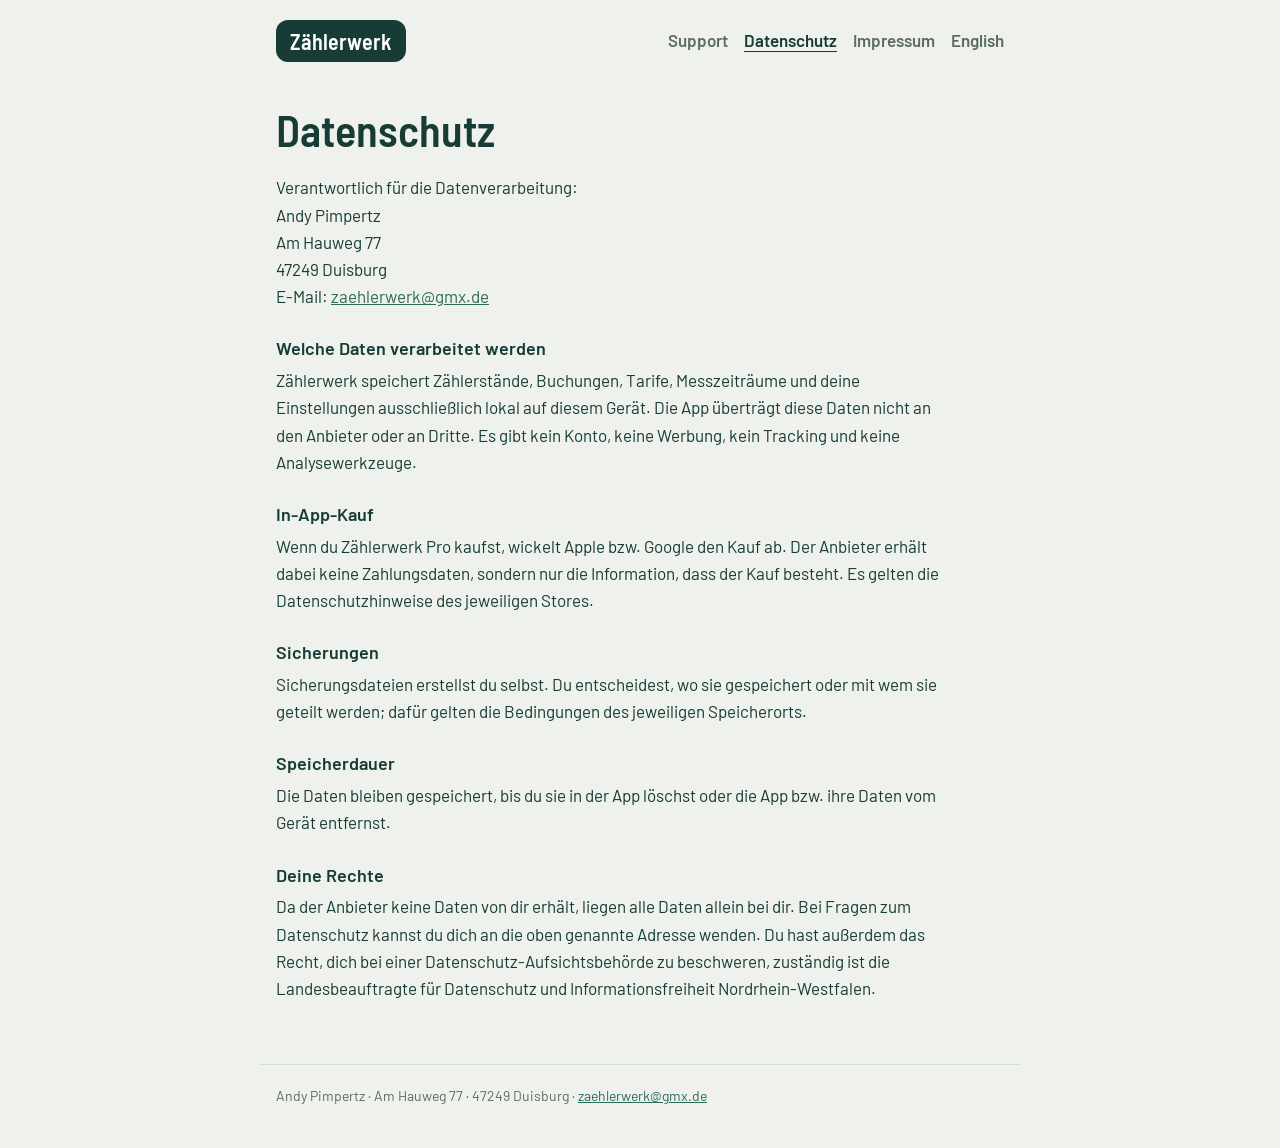
==== datenschutz.html @ c869cb19 "Website: Support, Datenschutz, Impressum" ====
<!doctype html>
<html lang="de">
<head>
<meta charset="utf-8">
<meta name="viewport" content="width=device-width, initial-scale=1">
<title>Datenschutz · Zählerwerk</title>
<meta name="description" content="Zählerwerk – Zählerstände ablesen, Verbrauch und Kosten pro Monat im Blick.">
<link rel="stylesheet" href="site.css">
</head>
<body>
<header class="top"><a class="brand" href="index.html"><span class="plate">Zählerwerk</span></a>
<nav><a href="index.html">Support</a><a href="datenschutz.html" aria-current="page">Datenschutz</a><a href="impressum.html">Impressum</a><a href="en/privacy.html" lang="en">English</a></nav></header>
<main>
<h1>Datenschutz</h1>
<p>Verantwortlich für die Datenverarbeitung:<br>Andy Pimpertz<br>Am Hauweg 77<br>47249 Duisburg<br>E-Mail: <a href="mailto:zaehlerwerk@gmx.de">zaehlerwerk@gmx.de</a></p>
<h3>Welche Daten verarbeitet werden</h3><p>Zählerwerk speichert Zählerstände, Buchungen, Tarife, Messzeiträume und deine Einstellungen ausschließlich lokal auf diesem Gerät. Die App überträgt diese Daten nicht an den Anbieter oder an Dritte. Es gibt kein Konto, keine Werbung, kein Tracking und keine Analysewerkzeuge.</p>
<h3>In-App-Kauf</h3><p>Wenn du Zählerwerk Pro kaufst, wickelt Apple bzw. Google den Kauf ab. Der Anbieter erhält dabei keine Zahlungsdaten, sondern nur die Information, dass der Kauf besteht. Es gelten die Datenschutzhinweise des jeweiligen Stores.</p>
<h3>Sicherungen</h3><p>Sicherungsdateien erstellst du selbst. Du entscheidest, wo sie gespeichert oder mit wem sie geteilt werden; dafür gelten die Bedingungen des jeweiligen Speicherorts.</p>
<h3>Speicherdauer</h3><p>Die Daten bleiben gespeichert, bis du sie in der App löschst oder die App bzw. ihre Daten vom Gerät entfernst.</p>
<h3>Deine Rechte</h3><p>Da der Anbieter keine Daten von dir erhält, liegen alle Daten allein bei dir. Bei Fragen zum Datenschutz kannst du dich an die oben genannte Adresse wenden. Du hast außerdem das Recht, dich bei einer Datenschutz-Aufsichtsbehörde zu beschweren, zuständig ist die Landesbeauftragte für Datenschutz und Informationsfreiheit Nordrhein-Westfalen.</p>
</main>
<footer>Andy Pimpertz · Am Hauweg 77 · 47249 Duisburg · <a href="mailto:zaehlerwerk@gmx.de">zaehlerwerk@gmx.de</a></footer>
</body>
</html>
---- site.css ----
@font-face{font-family:Barlow;font-weight:400;src:url(fonts/barlow-latin-400-normal.woff2) format('woff2')}
@font-face{font-family:Barlow;font-weight:600;src:url(fonts/barlow-latin-600-normal.woff2) format('woff2')}
@font-face{font-family:'Barlow Semi Condensed';font-weight:600;src:url(fonts/barlow-semi-condensed-latin-600-normal.woff2) format('woff2')}
:root{--ink:#173c36;--paper:#eef1ec;--muted:#5a6c65;--line:#d6ded5;--signal:#d9fa83}
*{box-sizing:border-box}body{margin:0;background:var(--paper);color:var(--ink);font:400 17px/1.6 Barlow,system-ui,sans-serif}
a{color:#2b6b58}.top{display:flex;flex-wrap:wrap;gap:12px 20px;align-items:center;justify-content:space-between;max-width:760px;margin:0 auto;padding:20px 16px}
.brand{text-decoration:none}.plate{display:inline-block;background:var(--ink);color:#fff;font:600 22px/1 'Barlow Semi Condensed',Barlow,sans-serif;padding:10px 14px;border-radius:12px}
nav{display:flex;flex-wrap:wrap;gap:4px 16px}nav a{text-decoration:none;font-weight:600;color:var(--muted)}nav a[aria-current]{color:var(--ink);text-decoration:underline;text-underline-offset:4px}
main{max-width:760px;margin:0 auto;padding:8px 16px 48px}h1{font:600 clamp(32px,7vw,44px)/1.1 'Barlow Semi Condensed',Barlow,sans-serif;margin:16px 0 20px}
h2{font-size:22px;margin:36px 0 8px}h3{font-size:18px;margin:24px 0 4px}p{margin:0 0 14px;max-width:68ch}.lead{font-size:20px;color:var(--muted)}
footer{max-width:760px;margin:0 auto;padding:20px 16px 40px;border-top:1px solid var(--line);font-size:14px;color:var(--muted)}
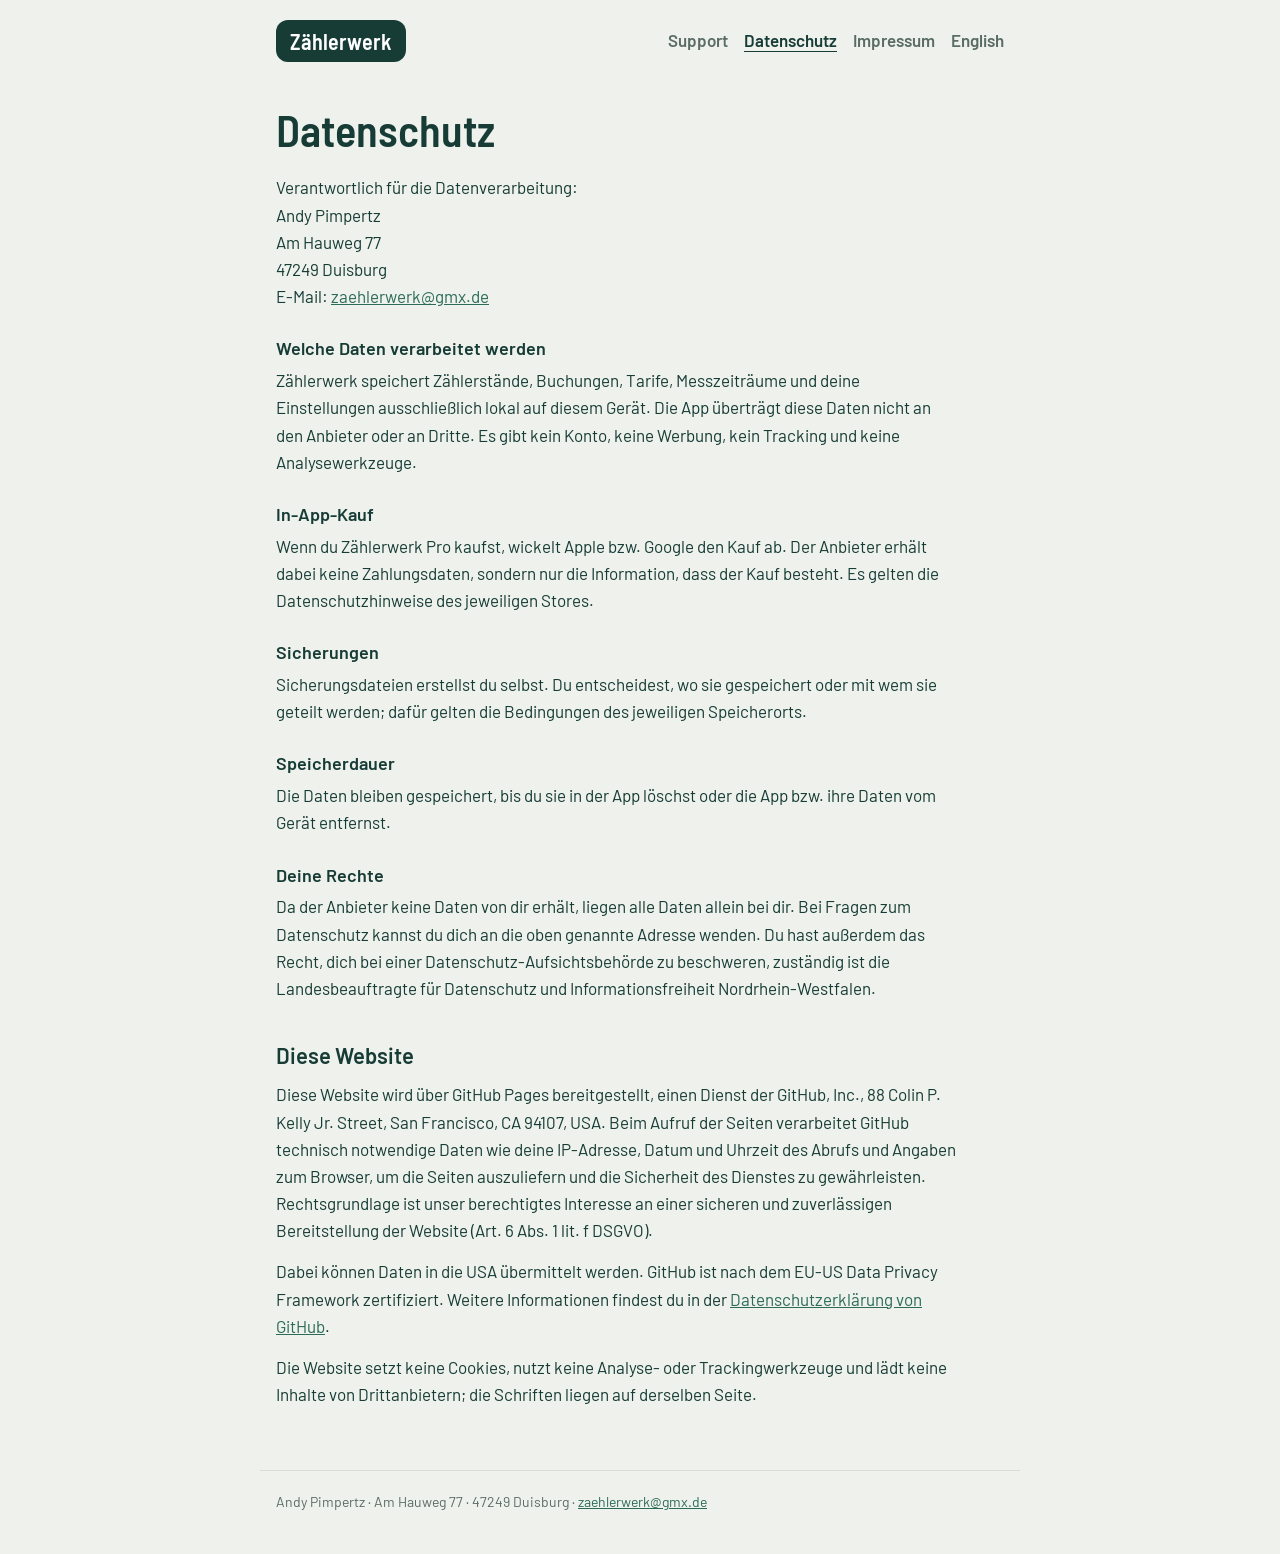
==== commit 2b28f43a: "Datenschutz: Abschnitt zur Website (GitHub Pages)" ====
--- a/datenschutz.html
+++ b/datenschutz.html
@@ -18,6 +18,11 @@
 <h3>Sicherungen</h3><p>Sicherungsdateien erstellst du selbst. Du entscheidest, wo sie gespeichert oder mit wem sie geteilt werden; dafür gelten die Bedingungen des jeweiligen Speicherorts.</p>
 <h3>Speicherdauer</h3><p>Die Daten bleiben gespeichert, bis du sie in der App löschst oder die App bzw. ihre Daten vom Gerät entfernst.</p>
 <h3>Deine Rechte</h3><p>Da der Anbieter keine Daten von dir erhält, liegen alle Daten allein bei dir. Bei Fragen zum Datenschutz kannst du dich an die oben genannte Adresse wenden. Du hast außerdem das Recht, dich bei einer Datenschutz-Aufsichtsbehörde zu beschweren, zuständig ist die Landesbeauftragte für Datenschutz und Informationsfreiheit Nordrhein-Westfalen.</p>
+<h2>Diese Website</h2>
+<p>Diese Website wird über GitHub Pages bereitgestellt, einen Dienst der GitHub, Inc., 88 Colin P. Kelly Jr. Street, San Francisco, CA 94107, USA. Beim Aufruf der Seiten verarbeitet GitHub technisch notwendige Daten wie deine IP-Adresse, Datum und Uhrzeit des Abrufs und Angaben zum Browser, um die Seiten auszuliefern und die Sicherheit des Dienstes zu gewährleisten. Rechtsgrundlage ist unser berechtigtes Interesse an einer sicheren und zuverlässigen Bereitstellung der Website (Art. 6 Abs. 1 lit. f DSGVO).</p>
+<p>Dabei können Daten in die USA übermittelt werden. GitHub ist nach dem EU-US Data Privacy Framework zertifiziert. Weitere Informationen findest du in der <a href="https://docs.github.com/de/site-policy/privacy-policies/github-general-privacy-statement">Datenschutzerklärung von GitHub</a>.</p>
+<p>Die Website setzt keine Cookies, nutzt keine Analyse- oder Trackingwerkzeuge und lädt keine Inhalte von Drittanbietern; die Schriften liegen auf derselben Seite.</p>
+
 </main>
 <footer>Andy Pimpertz · Am Hauweg 77 · 47249 Duisburg · <a href="mailto:zaehlerwerk@gmx.de">zaehlerwerk@gmx.de</a></footer>
 </body>
